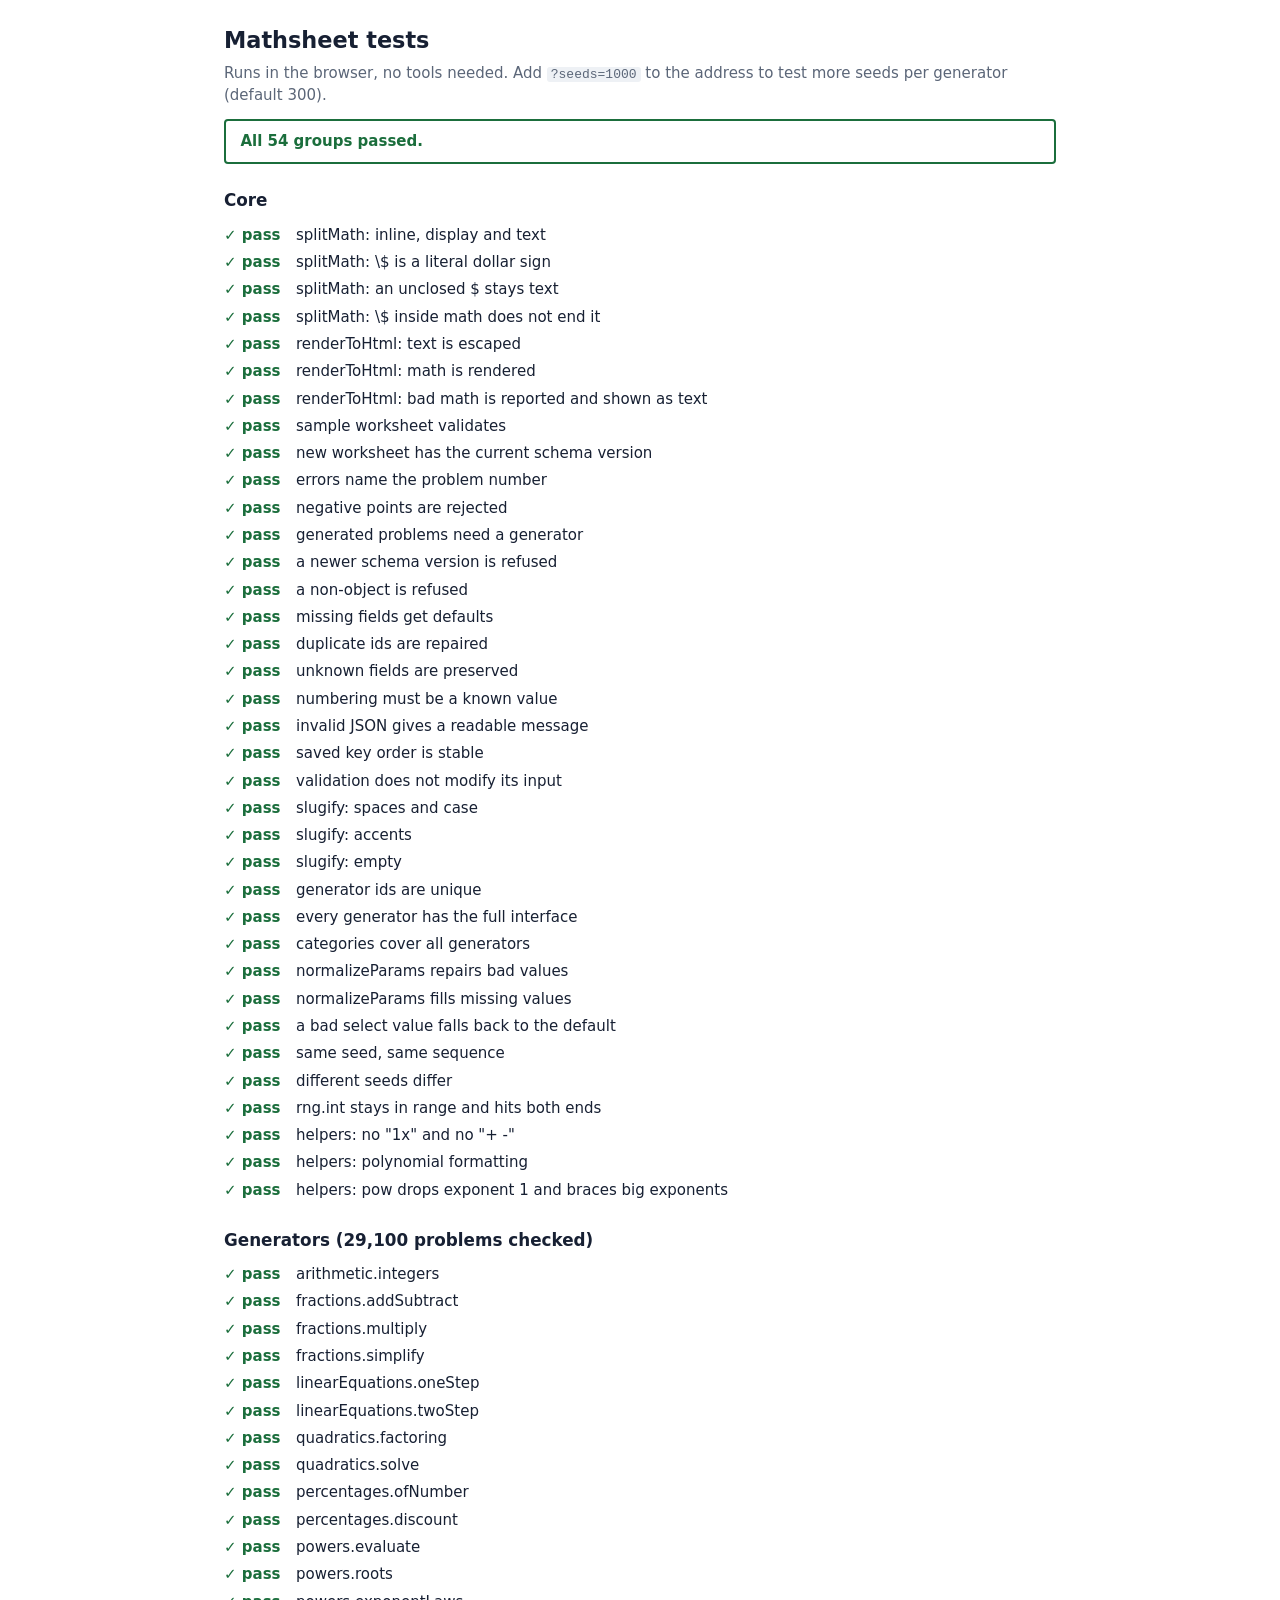
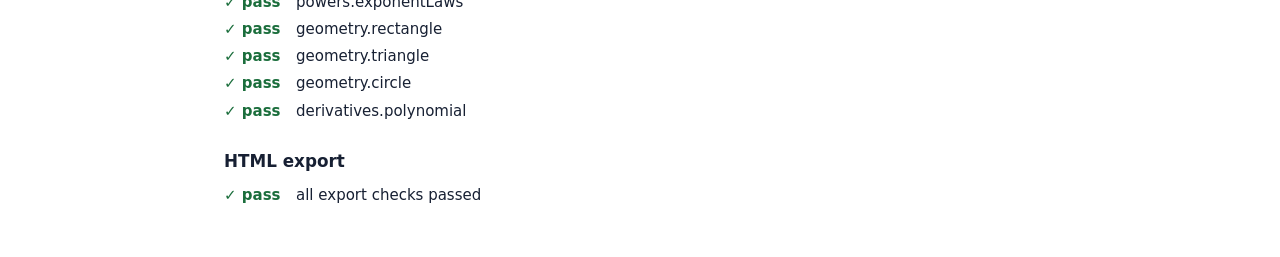
==== tests.html @ 6c2635ba "Milestone 6" ====
<!doctype html>
<html lang="en">
<head>
  <meta charset="utf-8">
  <meta name="viewport" content="width=device-width, initial-scale=1">
  <title>Mathsheet tests</title>
  <script defer src="vendor/katex/katex.min.js"></script>
  <style>
    body { margin: 0 auto; max-width: 52rem; padding: 1.5rem 1rem 3rem; font: 15px/1.5 system-ui, sans-serif; color: #172033; }
    h1 { font-size: 1.4rem; margin: 0 0 0.25rem; }
    h2 { font-size: 1.05rem; margin: 1.5rem 0 0.5rem; }
    #summary { margin: 0.75rem 0; padding: 0.6rem 0.9rem; border: 2px solid #172033; border-radius: 4px; font-weight: 600; }
    #summary.pass { border-color: #1b6e3c; color: #1b6e3c; }
    #summary.fail { border-color: #b3261e; color: #b3261e; }
    ul { list-style: none; margin: 0; padding: 0; }
    li { padding: 0.15rem 0; }
    li .mark { display: inline-block; width: 4.5rem; font-weight: 700; }
    li.ok .mark { color: #1b6e3c; }
    li.bad .mark { color: #b3261e; }
    code { font-size: 13px; background: #eef1f5; padding: 0 0.25rem; border-radius: 3px; overflow-wrap: anywhere; }
    p.note { color: #5b6678; margin: 0; }
  </style>
</head>
<body>
  <h1>Mathsheet tests</h1>
  <p class="note">Runs in the browser, no tools needed. Add <code>?seeds=1000</code> to the address to test more seeds per generator (default 300).</p>
  <div id="summary" role="status">Running…</div>
  <div id="out"></div>

  <script type="module">
    import { generators } from './js/generators/index.js';
    import { validateWorksheet } from './js/schema.js';
    import { checkGenerators } from './tests/generator-checks.js';
    import { checkExport } from './tests/export-checks.js';
    import { runCoreChecks } from './tests/core-checks.js';
    import { loadTestAssets } from './js/export/exportHtml.js';

    const out = document.getElementById('out');
    const summary = document.getElementById('summary');
    const seeds = Number(new URLSearchParams(location.search).get('seeds')) || 300;
    const pause = () => new Promise((resolve) => setTimeout(resolve));
    let total = 0;
    let failed = 0;

    function section(title, rows) {
      const h2 = document.createElement('h2');
      h2.textContent = title;
      const list = document.createElement('ul');
      for (const row of rows) {
        total += 1;
        if (!row.ok) failed += 1;
        const li = document.createElement('li');
        li.className = row.ok ? 'ok' : 'bad';
        const mark = document.createElement('span');
        mark.className = 'mark';
        mark.textContent = row.ok ? '✓ pass' : '✗ FAIL';
        li.append(mark, document.createTextNode(row.name));
        if (row.detail) { li.append(' '); const code = document.createElement('code'); code.textContent = row.detail; li.append(code); }
        list.append(li);
      }
      out.append(h2, list);
    }

    try {
      const sample = await (await fetch('examples/sample-worksheet.json')).json();
      const katex = window.katex;

      section('Core', runCoreChecks({ katex, sample }));
      await pause();

      const gen = checkGenerators(generators, { seeds, katex });
      const byGenerator = generators.map((g) => {
        const own = gen.failures.filter((f) => f.generator === g.id);
        return { name: g.id, ok: own.length === 0, detail: own.length ? `${own.length} failures, first: seed ${own[0].seed}, ${own[0].problem}` : '' };
      });
      section(`Generators (${gen.checked.toLocaleString()} problems checked)`, byGenerator);
      await pause();

      const assets = await loadTestAssets();
      const exp = checkExport(validateWorksheet(sample).worksheet, { katex, ...assets });
      section('HTML export', exp.failures.length
        ? exp.failures.map((name) => ({ name, ok: false }))
        : [{ name: 'all export checks passed', ok: true }]);
    } catch (err) {
      section('Test run', [{ name: 'The tests could not run. Serve this folder with a web server.', ok: false, detail: String(err) }]);
    }

    summary.textContent = failed === 0 ? `All ${total} groups passed.` : `${failed} of ${total} failed.`;
    summary.className = failed === 0 ? 'pass' : 'fail';
  </script>
</body>
</html>
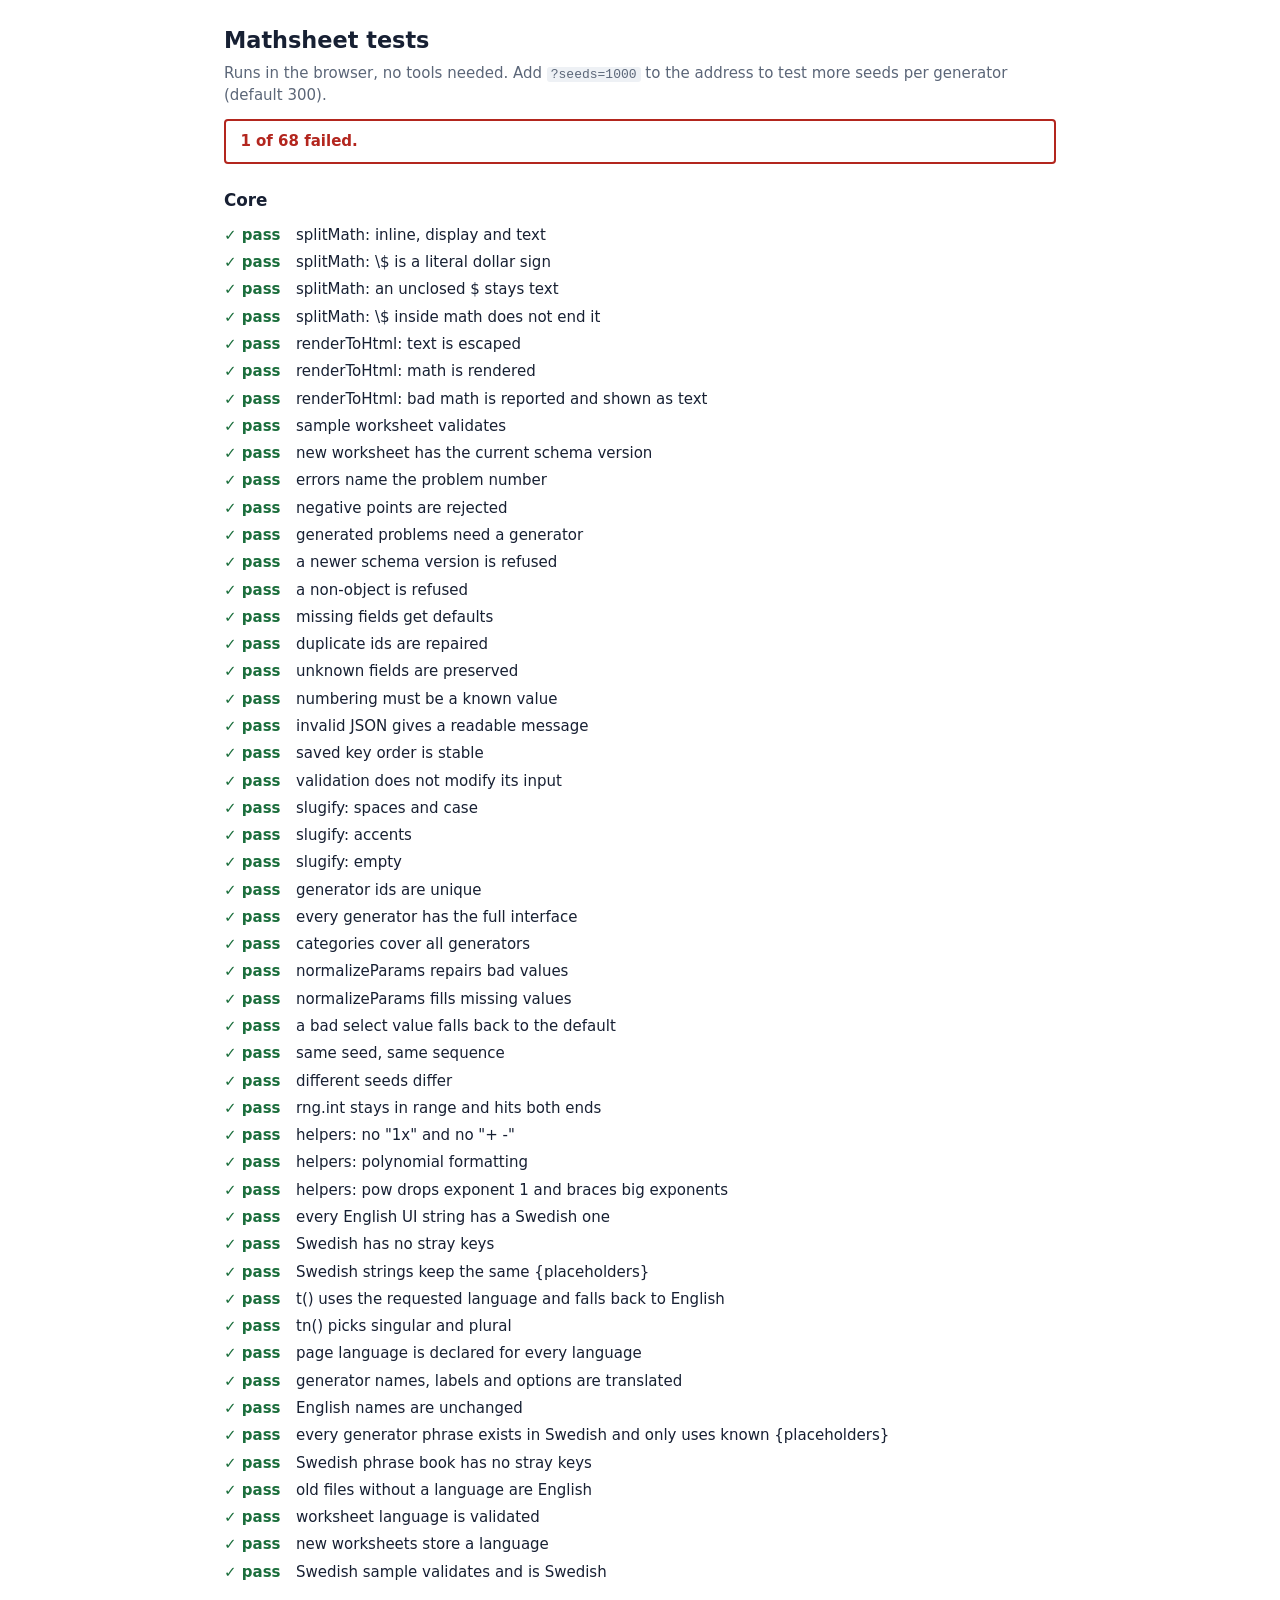
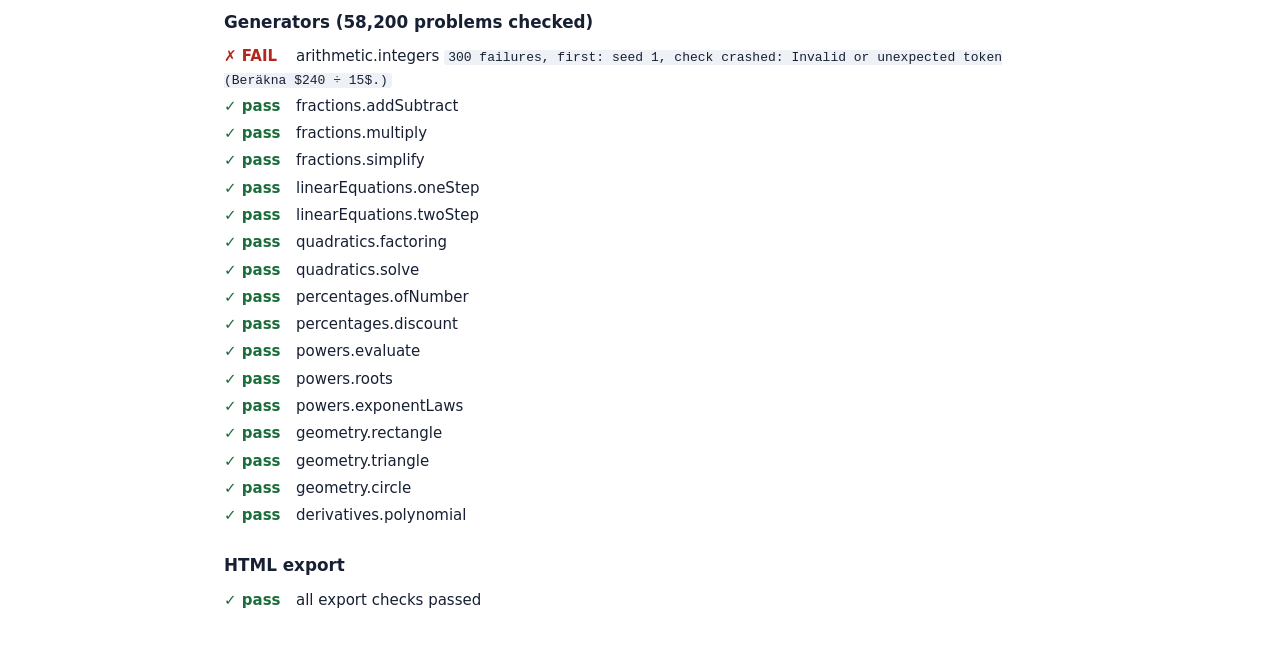
==== commit 9fe50946: "Added multilang support" ====
--- a/tests.html
+++ b/tests.html
@@ -63,9 +63,10 @@
 
     try {
       const sample = await (await fetch('examples/sample-worksheet.json')).json();
+      const svSample = await (await fetch('examples/sample-worksheet.sv.json')).json();
       const katex = window.katex;
 
-      section('Core', runCoreChecks({ katex, sample }));
+      section('Core', runCoreChecks({ katex, sample, svSample }));
       await pause();
 
       const gen = checkGenerators(generators, { seeds, katex });
